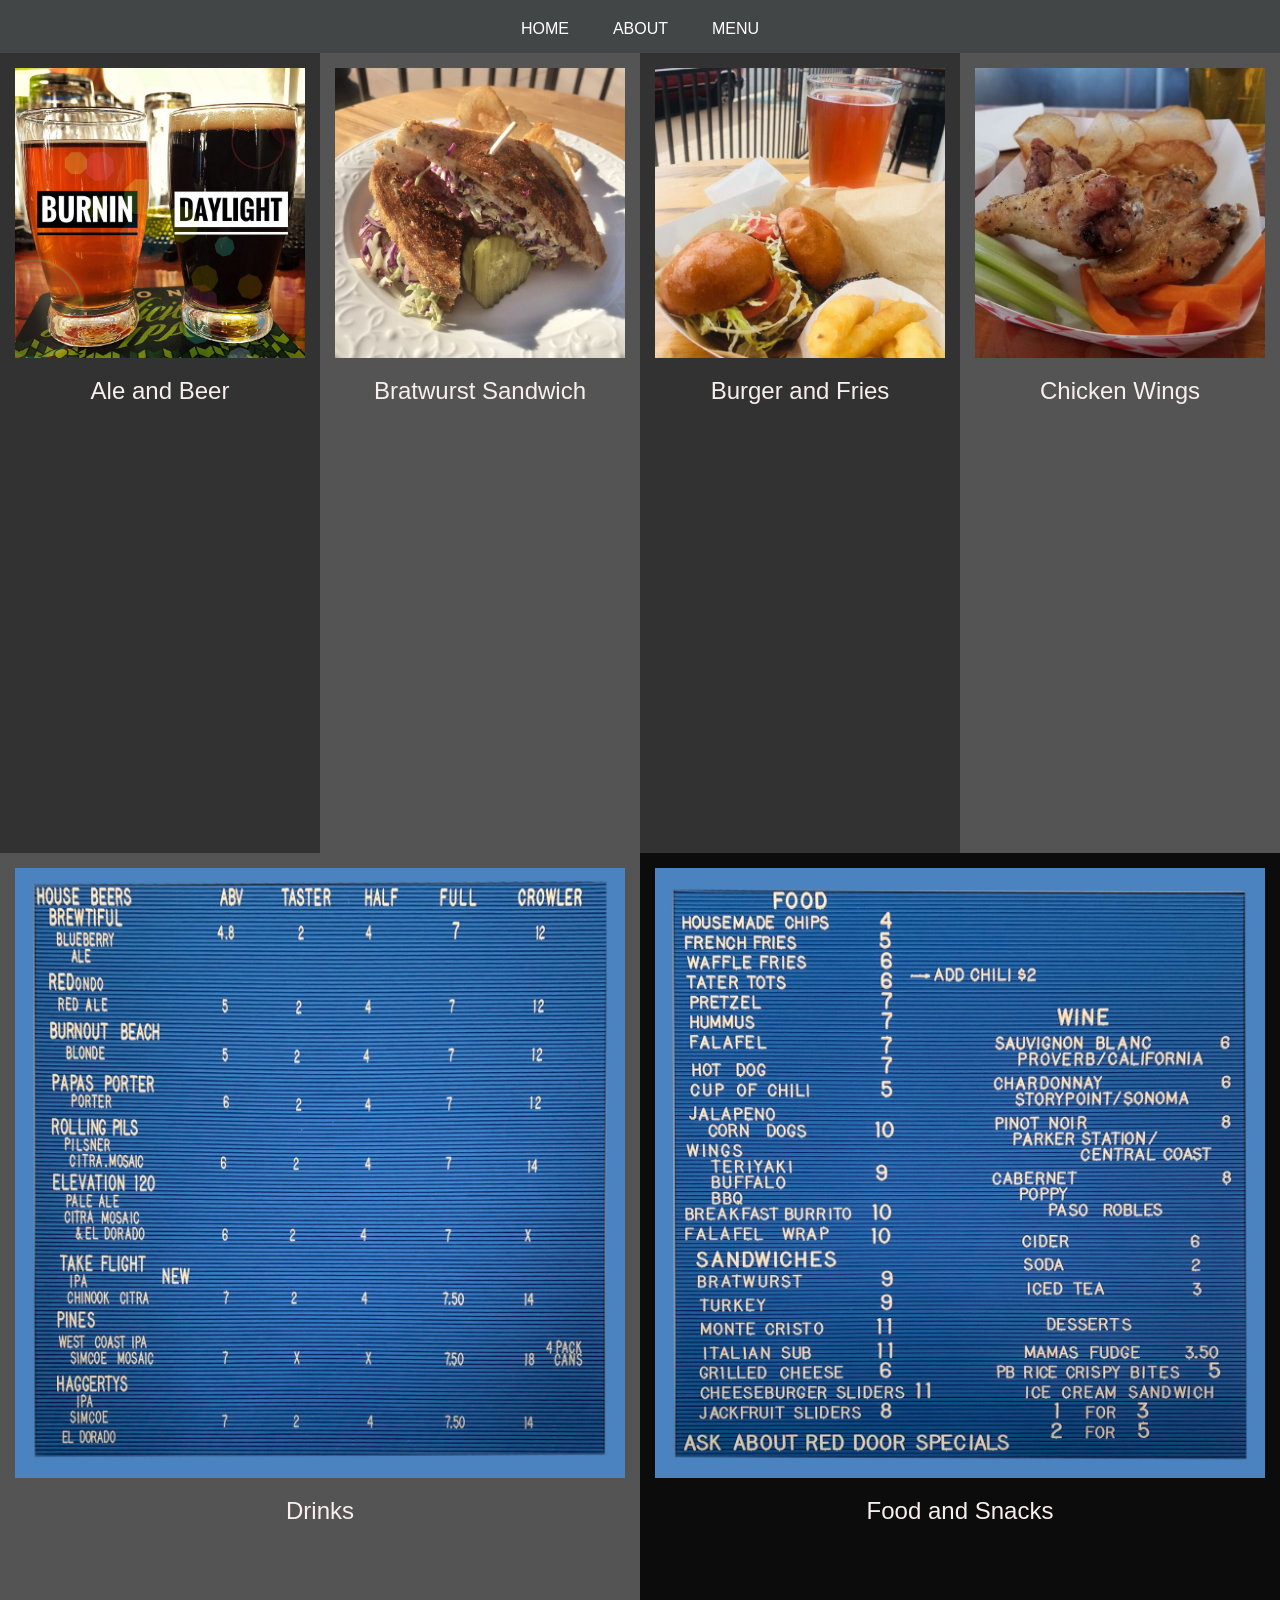
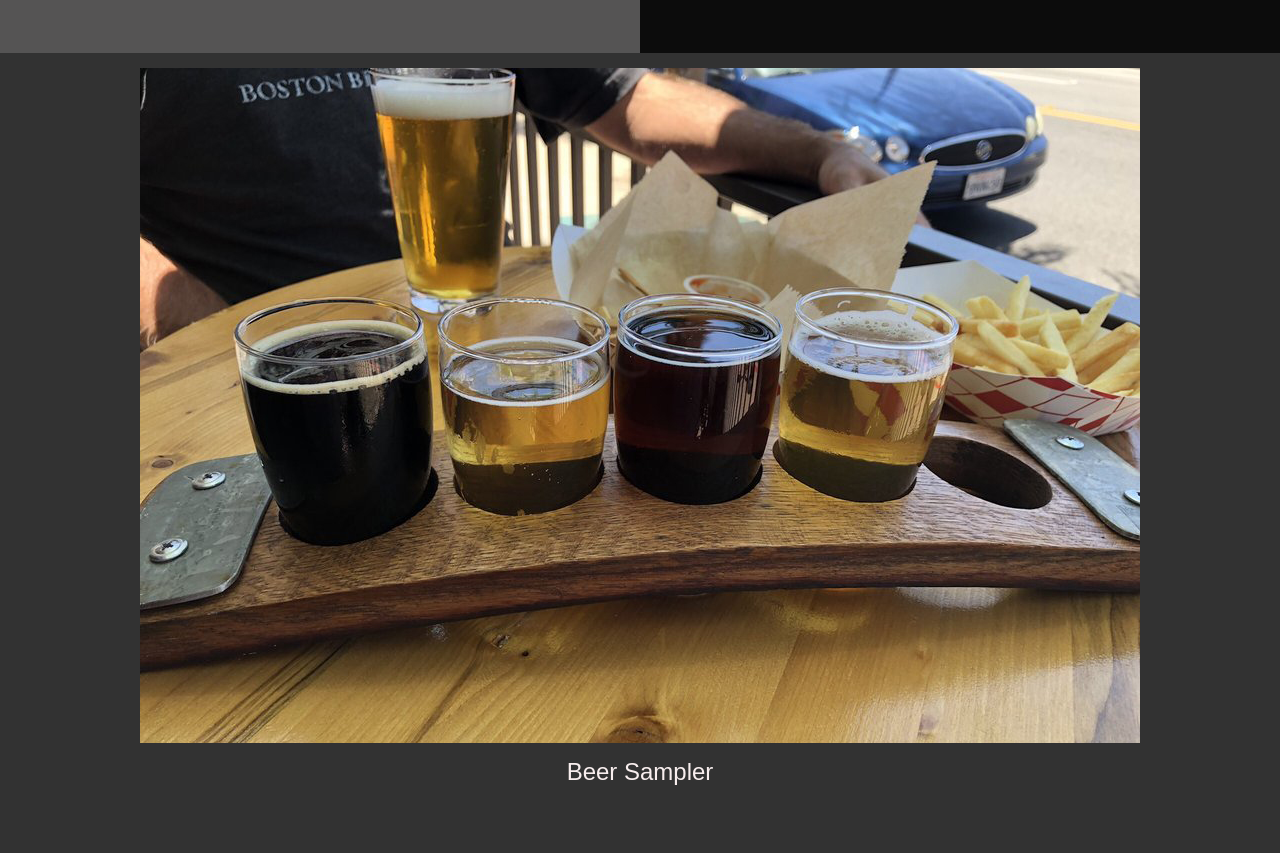
==== Burnin Daylight Brewing Jeff Lin/menu.html @ 88bee9ac "Mid Term Burnin Daylight Brewing Jeffrey Lin" ====
<!DOCTYPE html>
<html lang="en">
<head>
    <meta charset="UTF-8">
    <meta name="viewport" content="width=device-width, initial-scale=1.0">

    <link rel="stylesheet" href="main.css">


    <meta http-equiv="X-UA-Compatible" content="ie=edge">
    <title>Burnin Daylight Brewing Company Menu</title>
</head>
<body>

        <header>
                <label for="toggler">
                    <img src="https://cdn1.iconfinder.com/data/icons/basic-ui-elements-round/700/06_menu_stack-2-512.png">
                </label>
                <input type="checkbox" id="toggler">
        
                <nav>
                    <ul>
                        <li><a href="index.html">Home</a></li>
                        <li><a href="about.html">About</a></li>
                        <li><a href="menu.html">Menu</a></li>
        
                    </ul>
        
                </nav>
            </header>

    <main>
    <div class="conatiner">
        <div class="floater-section width-md-25 darkgray">
                <div class="content">
                    <img src="BDL_Ale2.jpg" alt="Ale and Beer">
                        <h2>Ale and Beer</h2>
                         
            </div>
        </div>
            <div class="floater-section width-md-25 lightgray">
                <div class="content">
                    <img src="BDL_Sandwich.jpg" alt="Sandwich">
                        <h2>Bratwurst Sandwich</h2>
                        
            </div>
        </div>
            <div class="floater-section width-md-25 darkgray">
                <div class="content">
                    <img src="BDL_Burger.jpg" alt="Burger">
                        <h2>Burger and Fries</h2>
                            
            </div>
        </div>    
            <div class="floater-section width-md-25 lightgray">
                <div class="content">
                    <img src="BDL_Chicken_Wings2.jpg" alt="Chikcen Wings">
                        <h2>Chicken Wings</h2>
                            
        </div>
    </div>
        
    <div class="conatiner">
        <div class="floater-section width-md-50 lightgray">
                <div class="content">
                    <img src="BDL_BM1.jpg" alt="Beer">
                    
                        <h2>Drinks</h2>
                
                            
            </div>
        </div>
            
            <div class="floater-section width-md-50 black">
                <div class="content">
                    <img src="BDL_BM2.jpg" alt="Food">
                     
                        <h2>Food and Snacks</h2>
                        
        </div>  
    </div>

    <div class="conatiner">
            <div class="floater-section width-md-100 darkgray">
                <div class="content">
                    <img src="BDL_Taster.jpg" alt="Beer Sampler" class="center">
                        
                        <h2>Beer Sampler</h2>
                        
            </div>
        </div>
            
            
    </main>
    
</body>
</html>
---- Burnin Daylight Brewing Jeff Lin/main.css ----
@import "colors.css";
@import url(layout.css);
@import "nav.css";

h1{
    text-align: center;
    font-family: 'Saira Semi Condensed', sans-serif;
    color: rgb(141, 160, 179);
    margin: 20px;
}

h2{
    text-align: center;
    font-family: 'Saira Semi Condensed', sans-serif;
    color: rgb(248, 238, 238);
    padding: 5px;
    font-weight: 200;
    margin: 10px 25px;
}

h3{
    text-align: center;
    font-family: 'Saira Semi Condensed', sans-serif;
    color: rgb(209, 204, 204);
    padding: 5px;
    font-weight: 400;
    margin: 0px 25px;
}

h4{
    text-align: center;
    font-family: 'Saira Semi Condensed', sans-serif;
    color: rgb(209, 204, 204);
    padding: 35px 0px 0px;
    font-weight: 200;
    margin: 0px 25px;
}

p{
    font-family: 'PT Sans', sans-serif;
    color: rgb(193, 207, 207); 
    padding: 15px;
}
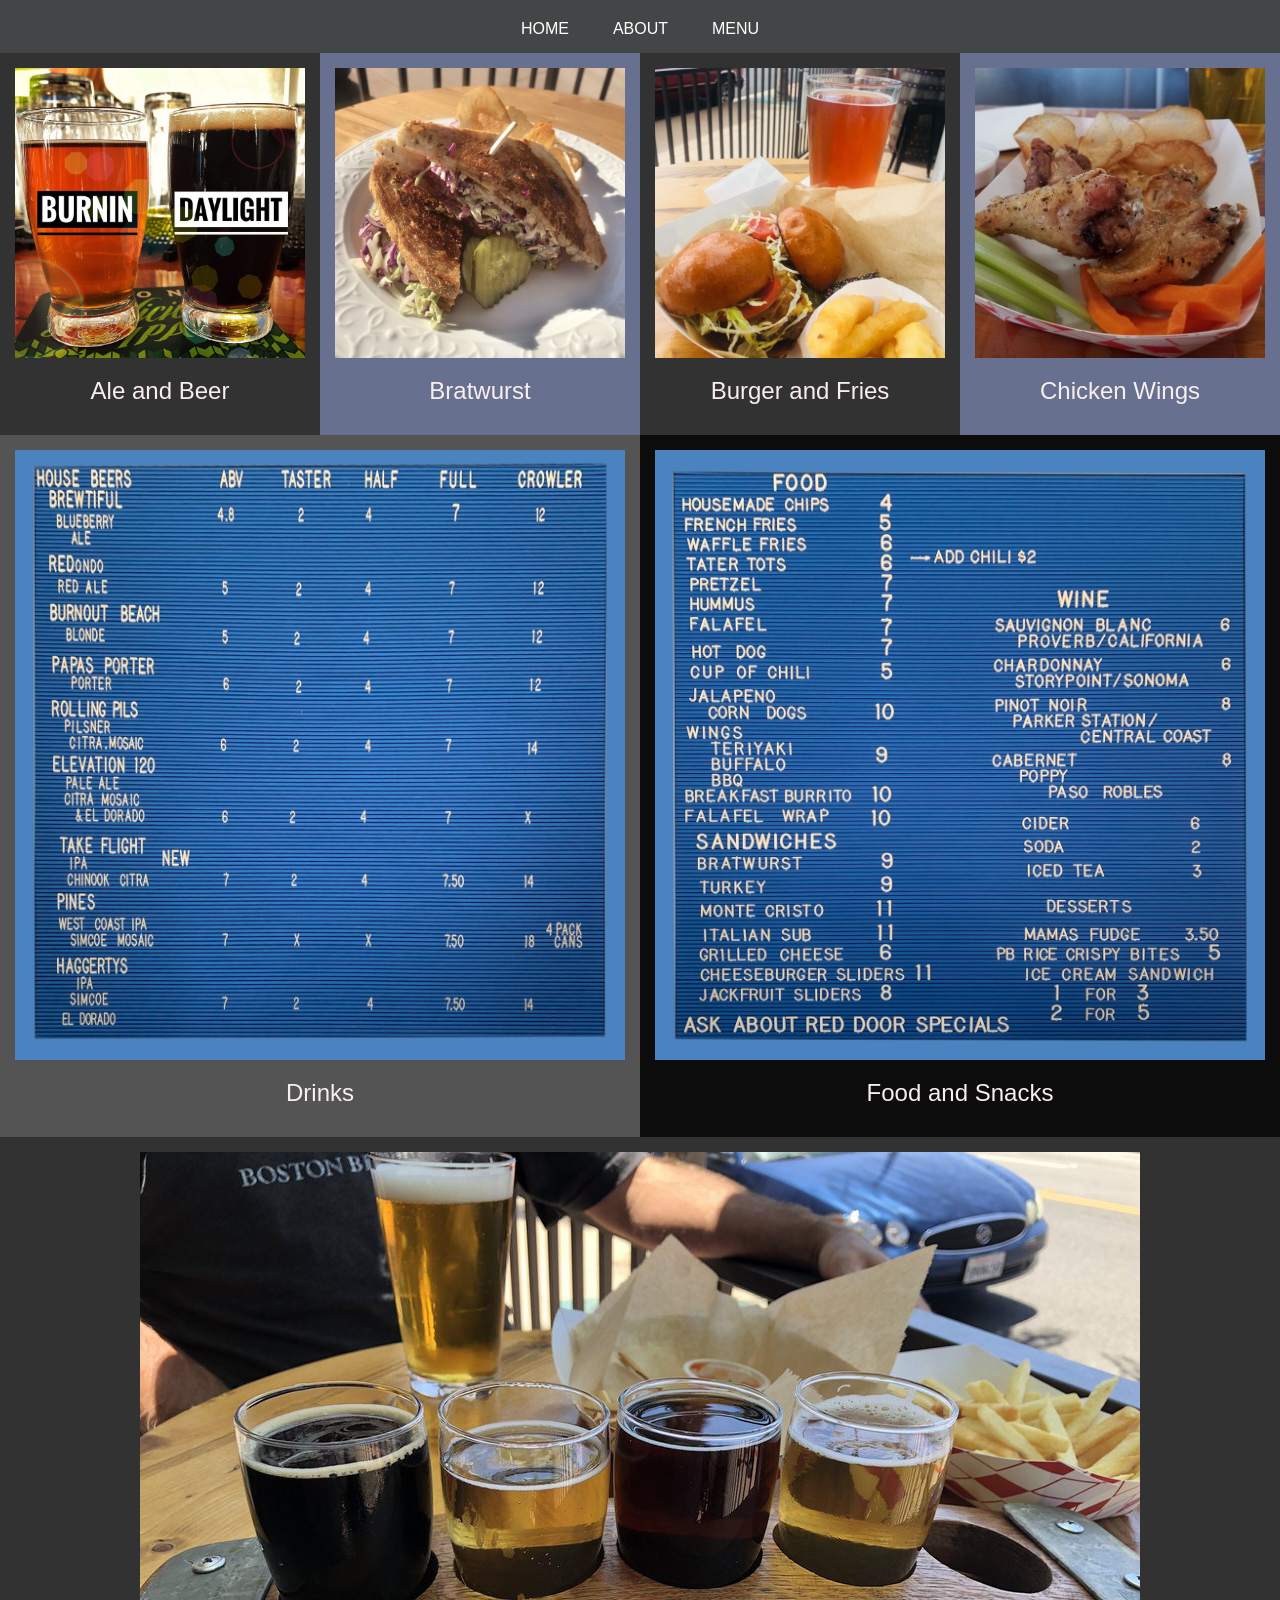
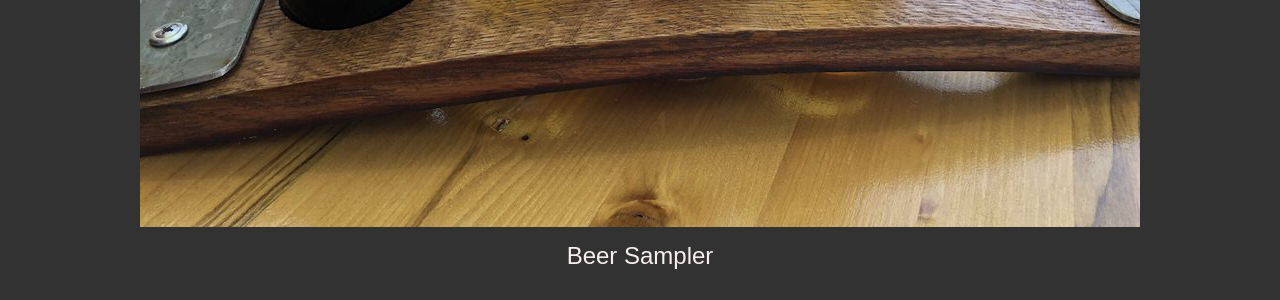
==== commit f72e5a8a: "Adjusted the menu html" ====
--- a/Burnin Daylight Brewing Jeff Lin/menu.html
+++ b/Burnin Daylight Brewing Jeff Lin/menu.html
@@ -38,10 +38,10 @@
                          
             </div>
         </div>
-            <div class="floater-section width-md-25 lightgray">
+            <div class="floater-section width-md-25 grayblue">
                 <div class="content">
                     <img src="BDL_Sandwich.jpg" alt="Sandwich">
-                        <h2>Bratwurst Sandwich</h2>
+                        <h2>Bratwurst</h2>
                         
             </div>
         </div>
@@ -52,7 +52,7 @@
                             
             </div>
         </div>    
-            <div class="floater-section width-md-25 lightgray">
+            <div class="floater-section width-md-25 grayblue">
                 <div class="content">
                     <img src="BDL_Chicken_Wings2.jpg" alt="Chikcen Wings">
                         <h2>Chicken Wings</h2>
--- a/Burnin Daylight Brewing Jeff Lin/main.css
+++ b/Burnin Daylight Brewing Jeff Lin/main.css
@@ -15,7 +15,7 @@
     color: rgb(248, 238, 238);
     padding: 5px;
     font-weight: 200;
-    margin: 10px 25px;
+    margin: 10px;
 }
 
 h3{
